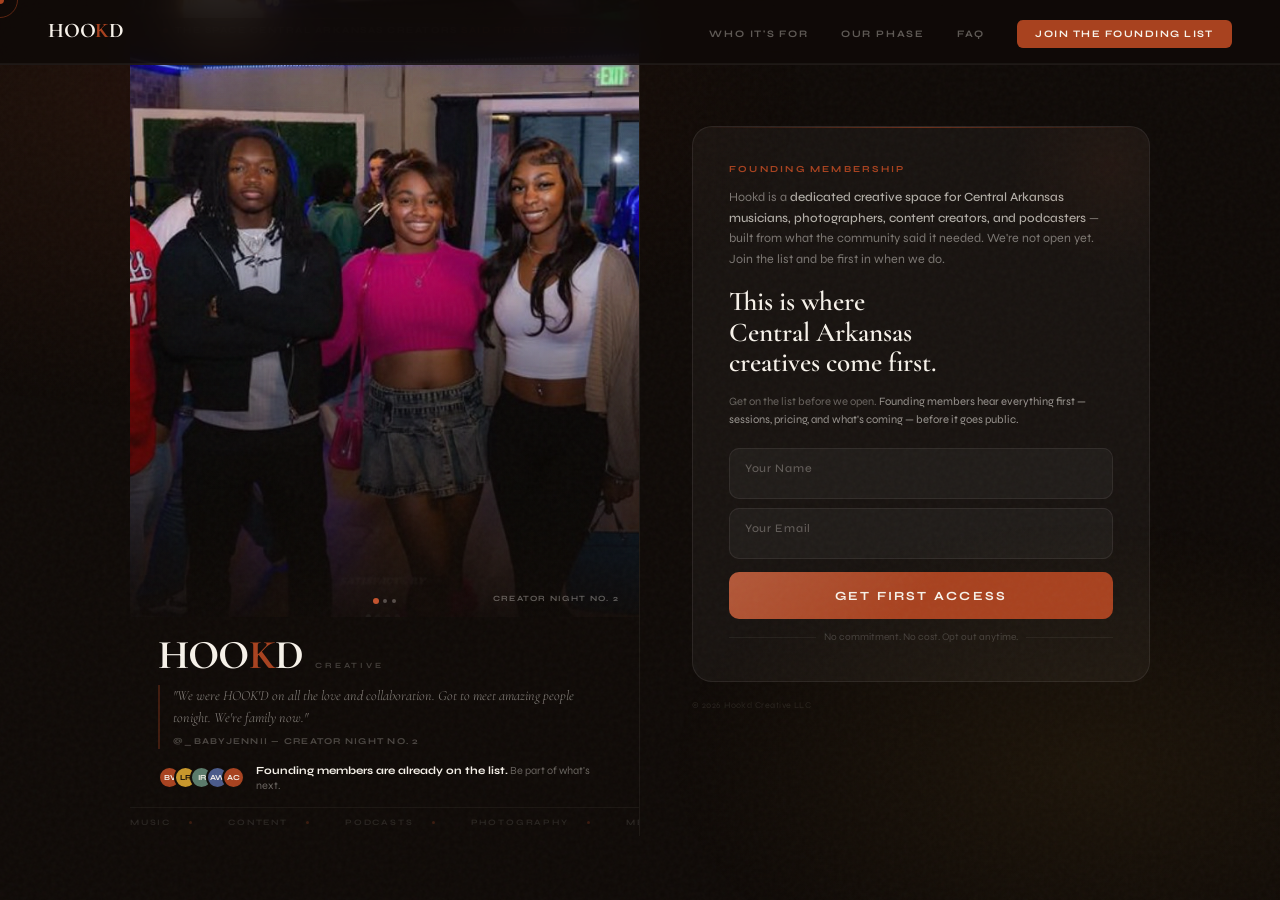
==== index.html @ ef6d5e3e "Update index.html" ====
<!DOCTYPE html>
<html lang="en">
<head>
  <meta charset="UTF-8">
  <meta name="viewport" content="width=device-width, initial-scale=1.0">
  <title>Hookd Creative | Central Arkansas</title>
  <meta property="og:type" content="website">
  <meta property="og:url" content="https://hookdcreative.us/">
  <meta property="og:title" content="Hookd Creative | Central Arkansas">
  <meta property="og:description" content="Central Arkansas's first dedicated creative space. Get on the founding member list before we open.">
  <meta property="og:image" content="https://hookdcreative.us/og.png">
  <meta name="twitter:card" content="summary_large_image">
  <meta name="twitter:title" content="Hookd Creative | Central Arkansas">
  <meta name="twitter:description" content="Central Arkansas's first dedicated creative space. Get on the founding member list.">
  <meta name="twitter:image" content="https://hookdcreative.us/og.png">
  <script src="https://groot.mailerlite.com/js/w/webforms.min.js?v95037e5bac78f29ed026832ca21a7c7b" type="text/javascript"></script>
  <script>fetch("https://assets.mailerlite.com/jsonp/2215527/forms/182754247239009348/takel")</script>
  <link rel="preconnect" href="https://fonts.googleapis.com">
  <link rel="preconnect" href="https://fonts.gstatic.com" crossorigin>
  <link href="https://fonts.googleapis.com/css2?family=Cormorant+Garamond:ital,wght@0,300;0,600;0,700;1,300;1,600&family=Syne:wght@400;500;700;800&display=swap" rel="stylesheet">
  <link rel="stylesheet" href="shared.css">
  <style>
    .site{position:relative;z-index:2;display:grid;grid-template-columns:1fr 1fr;max-width:1100px;margin:0 auto;padding:0 40px}
    .left{position:sticky;top:64px;height:calc(100vh - 64px);display:flex;flex-direction:column;border-right:1px solid rgba(247,242,234,0.06);overflow:hidden}
    .photo-reel{position:relative;width:100%;flex:1;overflow:hidden;background:#0a0705;min-height:0}
    .reel-img{position:absolute;inset:0;width:100%;height:100%;object-fit:cover;opacity:0;transition:opacity 0.9s ease}
    .reel-img.active{opacity:1}
    .video-overlay{position:absolute;inset:0;pointer-events:none;background:linear-gradient(to bottom,rgba(15,10,7,0.12) 0%,rgba(15,10,7,0) 35%,rgba(15,10,7,0.55) 78%,rgba(15,10,7,0.93) 100%)}
    .geo-identity{position:absolute;top:18px;left:20px;display:inline-flex;align-items:center;gap:7px;background:rgba(15,10,7,0.68);backdrop-filter:blur(10px);border:1px solid rgba(168,66,31,0.3);border-radius:100px;padding:5px 12px;pointer-events:none;z-index:2}
    .geo-dot{width:5px;height:5px;border-radius:50%;background:var(--terra-bright);flex-shrink:0;animation:gpulse 2s ease infinite}
    @keyframes gpulse{0%,100%{box-shadow:0 0 0 0 rgba(168,66,31,0.5)}50%{box-shadow:0 0 0 4px rgba(168,66,31,0)}}
    .geo-text{font-size:0.58rem;font-weight:700;letter-spacing:0.16em;text-transform:uppercase;color:rgba(247,242,234,0.65)}
    .geo-text em{font-style:normal;color:var(--terra-bright)}
    .reel-dots{position:absolute;bottom:14px;left:50%;transform:translateX(-50%);display:flex;gap:5px;pointer-events:none;z-index:2}
    .reel-dot{width:4px;height:4px;border-radius:50%;background:rgba(247,242,234,0.28);transition:background 0.3s,transform 0.3s}
    .reel-dot.active{background:var(--terra-bright);transform:scale(1.5)}
    .reel-notice{position:absolute;bottom:14px;right:20px;font-size:0.5rem;font-weight:700;letter-spacing:0.16em;text-transform:uppercase;color:rgba(247,242,234,0.35);pointer-events:none;z-index:2}
    .left-bottom{padding:20px 28px 0;flex-shrink:0}
    .brand-row{display:flex;align-items:baseline;gap:12px;margin-bottom:10px}
    .logo-hookd{font-family:'Cormorant Garamond',Georgia,serif;font-size:clamp(2rem,3.2vw,2.8rem);font-weight:700;line-height:0.92;letter-spacing:-0.02em;color:var(--cream)}
    .logo-hookd .accent{color:var(--terra)}
    .logo-creative{font-family:'Syne',sans-serif;font-size:0.5rem;font-weight:700;letter-spacing:0.36em;text-transform:uppercase;color:rgba(247,242,234,0.22);padding-bottom:2px}
    .left-quote{font-family:'Cormorant Garamond',serif;font-size:clamp(0.88rem,1.1vw,1rem);font-weight:300;font-style:italic;line-height:1.55;color:rgba(247,242,234,0.52);border-left:2px solid rgba(168,66,31,0.32);padding-left:13px;margin-bottom:14px}
    .left-quote strong{font-style:normal;font-weight:600;color:rgba(247,242,234,0.78)}
    .left-quote-attr{display:block;font-size:0.56rem;font-style:normal;font-weight:700;letter-spacing:0.14em;text-transform:uppercase;font-family:'Syne',sans-serif;color:rgba(247,242,234,0.26);margin-top:6px}
    .social-proof{display:flex;align-items:center;gap:11px;margin-bottom:0}
    .avatar-stack{display:flex}
    .avatar{width:23px;height:23px;border-radius:50%;border:2px solid var(--ink);margin-left:-7px;display:flex;align-items:center;justify-content:center;font-size:0.48rem;font-weight:700}
    .avatar:first-child{margin-left:0}
    .av1{background:var(--terra);color:var(--cream)}.av2{background:var(--gold);color:var(--ink)}.av3{background:#5a7a6a;color:var(--cream)}.av4{background:#4a5a8a;color:var(--cream)}
    .proof-text{font-size:0.68rem;color:rgba(247,242,234,0.38);line-height:1.4}
    .proof-text strong{color:var(--cream);font-weight:700}
    .marquee-wrap{overflow:hidden;border-top:1px solid rgba(247,242,234,0.05);padding:9px 0;margin:14px -28px 0}
    .marquee-track{display:flex;animation:marquee 24s linear infinite;width:max-content}
    .marquee-item{display:flex;align-items:center;gap:18px;padding-right:36px;white-space:nowrap;font-size:0.52rem;font-weight:700;letter-spacing:0.22em;text-transform:uppercase;color:rgba(247,242,234,0.11)}
    .marquee-dot{width:3px;height:3px;border-radius:50%;background:var(--terra);opacity:0.28}
    @keyframes marquee{from{transform:translateX(0)}to{transform:translateX(-50%)}}
    .right{display:flex;flex-direction:column;justify-content:center;padding:56px 0 56px 52px;min-height:calc(100vh - 64px)}
    .form-card{background:rgba(247,242,234,0.04);border:1px solid rgba(247,242,234,0.08);border-radius:20px;padding:36px 36px;position:relative;overflow:hidden;transition:transform 0.1s ease,box-shadow 0.3s}
    .form-card::before{content:'';position:absolute;top:0;left:0;right:0;height:1px;background:linear-gradient(90deg,transparent,rgba(168,66,31,0.6),transparent)}
    .card-shine{position:absolute;top:-60px;right:-60px;width:200px;height:200px;background:radial-gradient(circle,rgba(168,66,31,0.07) 0%,transparent 70%);pointer-events:none}
    .form-eyebrow{font-size:0.58rem;font-weight:700;letter-spacing:0.24em;text-transform:uppercase;color:var(--terra);margin-bottom:12px;display:block}
    /* CHANGE 1 — plain language description, flush alignment, no box */
    .form-what{font-size:0.78rem;color:rgba(247,242,234,0.45);line-height:1.65;margin-bottom:18px;padding:0;background:none;border:none}
    .form-what em{color:rgba(247,242,234,0.7);font-style:normal;font-weight:500}
    .form-title{font-family:'Cormorant Garamond',serif;font-size:1.7rem;font-weight:600;color:var(--cream);line-height:1.12;margin-bottom:14px}
    .confirm-line{font-size:0.7rem;color:rgba(247,242,234,0.36);line-height:1.65;margin-bottom:18px}
    .confirm-line em{color:rgba(247,242,234,0.58);font-style:normal}
    form{display:flex;flex-direction:column;gap:9px}
    .field-group{position:relative}
    .field-label{position:absolute;top:13px;left:16px;font-size:0.72rem;font-weight:500;letter-spacing:0.06em;color:rgba(247,242,234,0.3);transition:all 0.2s cubic-bezier(0.16,1,0.3,1);pointer-events:none}
    input[type="text"],input[type="email"]{width:100%;padding:22px 16px 10px;border-radius:10px;border:1px solid rgba(247,242,234,0.08);background:rgba(247,242,234,0.04);color:var(--cream);font-family:'Syne',sans-serif;font-size:0.88rem;font-weight:400;outline:none;transition:border-color 0.2s,background 0.2s,box-shadow 0.2s;-webkit-appearance:none}
    input::placeholder{color:transparent}
    input:focus{border-color:rgba(168,66,31,0.5);background:rgba(247,242,234,0.06);box-shadow:0 0 0 3px rgba(168,66,31,0.08)}
    input:focus+.field-label,input:not(:placeholder-shown)+.field-label{top:7px;font-size:0.58rem;letter-spacing:0.12em;color:var(--terra)}
    .submit-btn{width:100%;padding:16px;border-radius:10px;border:none;background:var(--terra);color:var(--cream);font-family:'Syne',sans-serif;font-size:0.78rem;font-weight:700;letter-spacing:0.18em;text-transform:uppercase;cursor:pointer;position:relative;overflow:hidden;transition:background 0.25s,transform 0.15s,box-shadow 0.25s;-webkit-appearance:none;margin-top:4px}
    .submit-btn::before{content:'';position:absolute;inset:0;background:linear-gradient(135deg,rgba(255,255,255,0.12) 0%,transparent 50%)}
    .submit-btn:hover{background:var(--terra-bright);transform:translateY(-2px);box-shadow:0 12px 32px rgba(168,66,31,0.4)}
    .submit-btn:active{transform:translateY(0)}
    .btn-text{position:relative;z-index:1}
    .ripple{position:absolute;border-radius:50%;background:rgba(255,255,255,0.2);transform:scale(0);animation:rippleAnim 0.6s linear;pointer-events:none}
    @keyframes rippleAnim{to{transform:scale(4);opacity:0}}
    .form-footer{margin-top:11px;display:flex;align-items:center;gap:8px}
    .form-footer-line{height:1px;flex:1;background:rgba(247,242,234,0.06)}
    .disclaimer{font-size:0.63rem;color:rgba(247,242,234,0.2);text-align:center;line-height:1.5}
    .success-state{display:none;text-align:center;padding:16px 0;animation:reveal 0.6s cubic-bezier(0.16,1,0.3,1) both}
    .success-mark{width:52px;height:52px;border-radius:50%;background:rgba(168,66,31,0.1);border:1px solid rgba(168,66,31,0.3);display:flex;align-items:center;justify-content:center;margin:0 auto 18px;font-family:'Cormorant Garamond',serif;font-size:1.4rem;color:var(--terra)}
    .success-state h3{font-family:'Cormorant Garamond',serif;font-size:1.75rem;font-weight:600;color:var(--cream);margin-bottom:10px}
    .success-state p{font-size:0.78rem;color:rgba(247,242,234,0.42);line-height:1.7}
    /* CHANGE 9 — real photo grid */
    .ig-block{margin-top:18px}
    .ig-block-header{display:flex;align-items:center;gap:10px;margin-bottom:10px}
    .ig-block-line{height:1px;flex:1;background:linear-gradient(90deg,rgba(168,66,31,0.18),transparent)}
    .ig-block-label{font-size:0.54rem;font-weight:700;letter-spacing:0.22em;text-transform:uppercase;color:rgba(247,242,234,0.16)}
    .ig-thumbs{display:grid;grid-template-columns:repeat(3,1fr);gap:5px;border-radius:10px;overflow:hidden}
    .ig-thumb{aspect-ratio:1;background:rgba(247,242,234,0.03);border-radius:4px;overflow:hidden}
    .ig-thumb img{width:100%;height:100%;object-fit:cover;display:block;transition:transform 0.3s ease}
    .ig-thumb:hover img{transform:scale(1.04)}
    .ig-follow-row{display:flex;justify-content:flex-end;margin-top:7px}
    .ig-follow-link{display:inline-flex;align-items:center;gap:5px;font-size:0.6rem;font-weight:500;letter-spacing:0.1em;color:rgba(247,242,234,0.26);text-decoration:none;transition:color 0.2s}
    .ig-follow-link:hover{color:rgba(247,242,234,0.55)}
    .ig-follow-link svg{width:11px;height:11px}
    /* MOBILE NAV */
    .nav-hamburger{display:none;flex-direction:column;justify-content:center;gap:5px;width:36px;height:36px;background:none;border:none;cursor:pointer;padding:4px;flex-shrink:0}
    .nav-hamburger span{display:block;width:100%;height:1.5px;background:rgba(247,242,234,0.6);transition:all 0.3s cubic-bezier(0.16,1,0.3,1);transform-origin:center}
    .nav-hamburger.open span:nth-child(1){transform:translateY(6.5px) rotate(45deg)}
    .nav-hamburger.open span:nth-child(2){opacity:0;transform:scaleX(0)}
    .nav-hamburger.open span:nth-child(3){transform:translateY(-6.5px) rotate(-45deg)}
    .nav-drawer{position:fixed;top:64px;left:0;right:0;background:rgba(15,10,7,0.97);backdrop-filter:blur(24px);-webkit-backdrop-filter:blur(24px);border-bottom:1px solid rgba(247,242,234,0.07);z-index:499;max-height:0;overflow:hidden;transition:max-height 0.4s cubic-bezier(0.16,1,0.3,1)}
    .nav-drawer.open{max-height:300px}
    .nav-drawer ul{list-style:none;display:flex;flex-direction:column;padding:8px 0 16px}
    .nav-drawer ul li a{display:block;padding:14px 28px;font-size:0.75rem;font-weight:700;letter-spacing:0.18em;text-transform:uppercase;color:rgba(247,242,234,0.45);text-decoration:none;transition:color 0.2s,background 0.2s;border-bottom:1px solid rgba(247,242,234,0.04)}
    .nav-drawer ul li:last-child a{border-bottom:none}
    .nav-drawer ul li a:hover{color:var(--cream);background:rgba(247,242,234,0.03)}
    .nav-drawer ul li a.nav-cta-drawer{color:var(--terra)}
    /* MOBILE LAYOUT */
    @media(max-width:768px){
      .nav-hamburger{display:flex}
      .nav-links{display:none !important}
      .site{grid-template-columns:1fr;padding:0;display:flex;flex-direction:column}
      .left{position:static;height:auto;border-right:none;border-bottom:1px solid rgba(247,242,234,0.06)}
      .photo-reel{position:relative;width:100%;height:0;padding-bottom:62%;flex:none;overflow:hidden}
      .reel-img{position:absolute;top:0;left:0;width:100%;height:100%;object-fit:cover}
      .left-bottom{padding:20px 20px 0}
      .marquee-wrap{margin:14px -20px 0}
      .right{padding:28px 20px 48px;min-height:unset}
      .form-card{padding:28px 24px}
      .form-title{font-size:1.45rem}
      .reel-notice{font-size:0.42rem;right:10px;bottom:10px}
      .geo-identity{top:12px;left:12px;padding:4px 10px}
      .geo-text{font-size:0.52rem}
      body{cursor:auto}
      .cursor,.cursor-ring{display:none}
      .submit-btn{cursor:pointer}
    }
    @media(max-width:420px){
      .video-reel{padding-bottom:72%}
      .logo-hookd{font-size:1.9rem}
      .form-title{font-size:1.3rem}
      .form-card{padding:22px 16px}
    }
  </style>
</head>
<body>
  <div class="cursor" id="cursor"></div>
  <div class="cursor-ring" id="cursorRing"></div>
  <div class="grain"></div>
  <div class="ambient"></div>

  <nav class="nav">
    <a href="index.html" class="nav-logo">HOO<span class="accent">K</span>D</a>
    <ul class="nav-links">
      <li><a href="who.html" data-short="Who">Who It's For</a></li>
      <li><a href="phase.html" data-short="Phase">Our Phase</a></li>
      <li><a href="faq.html" data-short="FAQ">FAQ</a></li>
      <!-- CHANGE 11 — nav CTA renamed -->
      <li><a href="#join" class="nav-cta" data-short="Join">Join the Founding List</a></li>
    </ul>
    <button class="nav-hamburger" id="hamburger" aria-label="Menu">
      <span></span><span></span><span></span>
    </button>
  </nav>

  <div class="nav-drawer" id="navDrawer">
    <ul>
      <li><a href="who.html">Who It's For</a></li>
      <li><a href="phase.html">Our Phase</a></li>
      <li><a href="faq.html">FAQ</a></li>
      <li><a href="#join" class="nav-cta-drawer">Join the Founding List</a></li>
    </ul>
  </div>

  <div class="site">
    <div style="position:absolute;top:0;left:0;height:1px;width:1px;visibility:hidden" id="top"></div>
    <div class="left">
      <div class="photo-reel" id="photoReel">
        <img class="reel-img active" src="cn2-photo-1.png" alt="Creator Night No. 2">
        <img class="reel-img" src="cn2-photo-2.png" alt="Creator Night No. 2">
        <img class="reel-img" src="cn2-photo-3.png" alt="Creator Night No. 2">
        <div class="video-overlay"></div>
        <div class="geo-identity">
          <div class="geo-dot"></div>
          <span class="geo-text">The space Central Arkansas creators <em>said they needed.</em></span>
        </div>
        <div class="reel-dots" id="reelDots"></div>
        <div class="reel-notice">Creator Night No. 2</div>
      </div>

      <div class="left-bottom reveal d1">
        <div class="brand-row">
          <span class="logo-hookd">HOO<span class="accent">K</span>D</span>
          <span class="logo-creative">Creative</span>
        </div>
        <!-- CHANGE 13 — real quote with attribution -->
        <p class="left-quote reveal d2">
          "We were HOOK'D on all the love and collaboration. Got to meet amazing people tonight. We're family now."
          <span class="left-quote-attr">@_babyjennii &mdash; Creator Night No. 2</span>
        </p>
        <div class="social-proof reveal d3">
          <div class="avatar-stack">
            <div class="avatar av1">BV</div>
            <div class="avatar av2">LR</div>
            <div class="avatar av3">IR</div>
            <div class="avatar av4">AW</div>
            <div class="avatar av1">AC</div>
          </div>
          <!-- CHANGE 6 — removed "you should be too" -->
          <p class="proof-text"><strong>Founding members are already on the list.</strong> Be part of what's next.</p>
        </div>
        <div class="marquee-wrap">
          <div class="marquee-track" id="marqueeTrack"></div>
        </div>
      </div>
    </div>

    <div class="right">
      <div class="form-card reveal d1" id="join" style="scroll-margin-top:80px">
        <div class="card-shine"></div>

        <!-- CHANGE 3 — counter removed -->
        <!-- CHANGE 1 — plain language description -->
        <span class="form-eyebrow">Founding membership</span>
        <p class="form-what">Hookd is a <em>dedicated creative space for Central Arkansas musicians, photographers, content creators, and podcasters</em> — built from what the community said it needed. We're not open yet. Join the list and be first in when we do.</p>

        <h2 class="form-title">This is where<br>Central Arkansas<br>creatives come first.</h2>

        <p class="confirm-line">Get on the list before we open. <em>Founding members hear everything first — sessions, pricing, and what's coming — before it goes public.</em></p>

        <div id="formWrap">
          <form id="hookdForm" novalidate>
            <div class="field-group">
              <input type="text" id="fname" name="fields[name]" placeholder="name" required autocomplete="name">
              <label class="field-label" for="fname">Your Name</label>
            </div>
            <div class="field-group">
              <input type="email" id="femail" name="fields[email]" placeholder="email" required autocomplete="email">
              <label class="field-label" for="femail">Your Email</label>
            </div>
            <!-- CHANGE 5 — phone field removed -->
            <!-- CHANGE 2 — scarcity line removed -->
            <!-- CHANGE 4 — button copy updated -->
            <button type="submit" class="submit-btn"><span class="btn-text">Get First Access</span></button>
          </form>
          <div class="form-footer">
            <div class="form-footer-line"></div>
            <p class="disclaimer">No commitment. No cost. Opt out anytime.</p>
            <div class="form-footer-line"></div>
          </div>
        </div>

        <div class="success-state" id="successState">
          <div class="success-mark">&#10086;</div>
          <h3>You're in.</h3>
          <p>Founding spot secured. We'll be in touch before anything goes public.</p>
        </div>
      </div>

      <p class="copyright" style="margin-top:18px;font-size:0.56rem;color:rgba(247,242,234,0.1);letter-spacing:0.05em;">© 2026 Hookd Creative LLC</p>
    </div>
  </div>

  <script>
    // PREVENT ANCHOR JUMP ON LOAD
    if(window.location.hash==='#form'){history.replaceState(null,null,' ');}
    window.scrollTo(0,0);

    // HAMBURGER
    const hamburger=document.getElementById('hamburger');
    const navDrawer=document.getElementById('navDrawer');
    hamburger.addEventListener('click',()=>{hamburger.classList.toggle('open');navDrawer.classList.toggle('open');});
    navDrawer.querySelectorAll('a').forEach(a=>{a.addEventListener('click',()=>{hamburger.classList.remove('open');navDrawer.classList.remove('open');});});

    // CURSOR
    const cursor=document.getElementById('cursor'),ring=document.getElementById('cursorRing');
    let mx=0,my=0,rx=0,ry=0;
    document.addEventListener('mousemove',e=>{mx=e.clientX;my=e.clientY;cursor.style.left=mx+'px';cursor.style.top=my+'px';});
    (function tick(){rx+=(mx-rx)*0.12;ry+=(my-ry)*0.12;ring.style.left=rx+'px';ring.style.top=ry+'px';requestAnimationFrame(tick);})();
    document.querySelectorAll('button,a,input').forEach(el=>{el.addEventListener('mouseenter',()=>ring.classList.add('expanded'));el.addEventListener('mouseleave',()=>ring.classList.remove('expanded'));});

    // PHOTO CAROUSEL
    const imgs=[...document.querySelectorAll('.reel-img')];
    const dotsWrap=document.getElementById('reelDots');
    let cur=0;
    imgs.forEach((_,i)=>{const d=document.createElement('div');d.className='reel-dot'+(i===0?' active':'');dotsWrap.appendChild(d);});
    const dots=[...dotsWrap.querySelectorAll('.reel-dot')];
    function showImg(idx){
      imgs[cur].classList.remove('active');dots[cur].classList.remove('active');
      cur=idx%imgs.length;
      imgs[cur].classList.add('active');dots[cur].classList.add('active');
    }
    setInterval(()=>showImg(cur+1),4000);

    // MARQUEE
    const words=['Music','Content','Podcasts','Photography','Media','Creation','Community','Central Arkansas'];
    const track=document.getElementById('marqueeTrack');
    [...words,...words,...words,...words].forEach(w=>{const s=document.createElement('span');s.className='marquee-item';s.innerHTML=w+'<span class="marquee-dot"></span>';track.appendChild(s);});

    // CARD TILT
    const card=document.getElementById('join');
    if(window.innerWidth>768){
      card.addEventListener('mousemove',e=>{const r=card.getBoundingClientRect();const x=(e.clientX-r.left)/r.width-0.5,y=(e.clientY-r.top)/r.height-0.5;card.style.transform='perspective(900px) rotateY('+x*4+'deg) rotateX('+(-y*4)+'deg)';card.style.transition='transform 0.08s ease';});
      card.addEventListener('mouseleave',()=>{card.style.transform='perspective(900px) rotateY(0) rotateX(0)';card.style.transition='transform 0.6s cubic-bezier(0.16,1,0.3,1)';});
    }

    // RIPPLE
    document.querySelector('.submit-btn').addEventListener('click',function(e){const r=document.createElement('span'),rect=this.getBoundingClientRect();const size=Math.max(rect.width,rect.height);r.className='ripple';r.style.cssText='width:'+size+'px;height:'+size+'px;left:'+(e.clientX-rect.left-size/2)+'px;top:'+(e.clientY-rect.top-size/2)+'px';this.appendChild(r);setTimeout(()=>r.remove(),700);});

    // FORM
    document.getElementById('hookdForm').addEventListener('submit',function(e){
      e.preventDefault();
      const name=this.querySelector('[name="fields[name]"]').value.trim();
      const email=this.querySelector('[name="fields[email]"]').value.trim();
      if(!name||!email)return;
      const body=new URLSearchParams();
      body.append('fields[name]',name);body.append('fields[email]',email);
      body.append('ml-submit','1');body.append('anticsrf','true');
      fetch('https://assets.mailerlite.com/jsonp/2215527/forms/182754247239009348/subscribe',{method:'POST',headers:{'Content-Type':'application/x-www-form-urlencoded'},body:body.toString()}).catch(()=>{});
      window.location.href='thankyou.html';
    });
  </script>
</body>
</html>
---- shared.css ----
@import url('https://fonts.googleapis.com/css2?family=Cormorant+Garamond:ital,wght@0,300;0,600;0,700;1,300;1,600&family=Syne:wght@400;500;700;800&display=swap');

:root {
  --ink: #0f0a07;
  --cream: #f7f2ea;
  --terra: #a8421f;
  --terra-bright: #c4532e;
  --terra-dim: #7a3018;
  --gold: #c8972a;
  --gold-pale: #e8d4a0;
}

*, *::before, *::after { box-sizing: border-box; margin: 0; padding: 0; }
html { scroll-behavior: smooth; }

body {
  font-family: 'Syne', sans-serif;
  background: var(--ink);
  color: var(--cream);
  min-height: 100vh;
  overflow-x: hidden;
  cursor: none;
}

/* ── CURSOR ── */
.cursor {
  position: fixed; width: 8px; height: 8px;
  background: var(--terra); border-radius: 50%;
  pointer-events: none; z-index: 9999;
  transform: translate(-50%, -50%);
}
.cursor-ring {
  position: fixed; width: 36px; height: 36px;
  border: 1px solid rgba(168,66,31,0.5); border-radius: 50%;
  pointer-events: none; z-index: 9998;
  transform: translate(-50%, -50%);
  transition: width 0.3s, height 0.3s, border-color 0.3s;
}
.cursor-ring.expanded { width: 56px; height: 56px; border-color: rgba(168,66,31,0.9); }

/* ── GRAIN ── */
.grain {
  position: fixed; inset: -50%; width: 200%; height: 200%;
  background-image: url("data:image/svg+xml,%3Csvg viewBox='0 0 512 512' xmlns='http://www.w3.org/2000/svg'%3E%3Cfilter id='n'%3E%3CfeTurbulence type='fractalNoise' baseFrequency='0.75' numOctaves='4' stitchTiles='stitch'/%3E%3C/filter%3E%3Crect width='100%25' height='100%25' filter='url(%23n)' opacity='1'/%3E%3C/svg%3E");
  opacity: 0.035; pointer-events: none; z-index: 100;
  animation: grainAnim 0.5s steps(2) infinite;
}
@keyframes grainAnim {
  0%   { transform: translate(0,0); }   25%  { transform: translate(-2%,-3%); }
  50%  { transform: translate(3%,1%); } 75%  { transform: translate(-1%,4%); }
  100% { transform: translate(2%,-2%); }
}

/* ── AMBIENT LIGHT ── */
.ambient {
  position: fixed; inset: 0; pointer-events: none; z-index: 1;
  background:
    radial-gradient(ellipse 80% 60% at 15% 10%, rgba(168,66,31,0.12) 0%, transparent 60%),
    radial-gradient(ellipse 60% 50% at 85% 85%, rgba(200,151,42,0.07) 0%, transparent 55%);
}

/* ── NAV ── */
.nav {
  position: fixed; top: 0; left: 0; right: 0; z-index: 500;
  display: flex; align-items: center; justify-content: space-between;
  padding: 0 48px; height: 64px;
  background: rgba(15,10,7,0.88);
  backdrop-filter: blur(20px); -webkit-backdrop-filter: blur(20px);
  border-bottom: 1px solid rgba(247,242,234,0.05);
}
.nav-logo {
  font-family: 'Cormorant Garamond', serif;
  font-size: 1.3rem; font-weight: 700;
  letter-spacing: -0.01em; color: var(--cream);
  text-decoration: none; line-height: 1;
}
.nav-logo .accent { color: var(--terra); }
.nav-links { display: flex; align-items: center; gap: 32px; list-style: none; }
.nav-links a {
  font-size: 0.62rem; font-weight: 700;
  letter-spacing: 0.18em; text-transform: uppercase;
  color: rgba(247,242,234,0.35); text-decoration: none;
  transition: color 0.2s;
}
.nav-links a:hover { color: rgba(247,242,234,0.7); }
.nav-links a.active { color: var(--terra); }
.nav-cta {
  background: var(--terra) !important; color: var(--cream) !important;
  padding: 8px 18px !important; border-radius: 6px;
  letter-spacing: 0.15em !important;
  white-space: nowrap;
  transition: background 0.2s, transform 0.15s !important;
}
.nav-cta:hover { background: var(--terra-bright) !important; transform: translateY(-1px); }

/* ── ANIMATIONS ── */
@keyframes reveal {
  from { opacity: 0; transform: translateY(18px); }
  to   { opacity: 1; transform: translateY(0); }
}
.reveal { opacity: 0; animation: reveal 0.9s cubic-bezier(0.16,1,0.3,1) forwards; }
.d1 { animation-delay: 0.1s; } .d2 { animation-delay: 0.2s; }
.d3 { animation-delay: 0.3s; } .d4 { animation-delay: 0.4s; }
.d5 { animation-delay: 0.5s; } .d6 { animation-delay: 0.6s; }
.d7 { animation-delay: 0.7s; }

/* ── SHARED SECTION ELEMENTS ── */
.eyebrow {
  font-size: 0.6rem; font-weight: 700;
  letter-spacing: 0.25em; text-transform: uppercase;
  color: var(--terra); display: block; margin-bottom: 8px;
}
.section-rule {
  display: flex; align-items: center; gap: 12px; margin-bottom: 16px;
}
.section-rule-line { height: 1px; flex: 1; background: linear-gradient(90deg, rgba(168,66,31,0.3), transparent); }
.section-rule-line.flip { background: linear-gradient(90deg, transparent, rgba(168,66,31,0.3)); }
.section-rule-label {
  font-size: 0.56rem; font-weight: 700; letter-spacing: 0.25em;
  text-transform: uppercase; color: rgba(247,242,234,0.2);
}

/* card shell used across pages */
.card {
  background: rgba(247,242,234,0.03);
  border: 1px solid rgba(247,242,234,0.07);
  border-radius: 16px;
  position: relative; overflow: hidden;
  transition: background 0.2s, border-color 0.2s;
}
.card::before {
  content: ''; position: absolute; top: 0; left: 0; right: 0; height: 1px;
  background: linear-gradient(90deg, transparent, rgba(168,66,31,0.25), transparent);
}
.card:hover { background: rgba(247,242,234,0.05); border-color: rgba(247,242,234,0.1); }

/* cta button */
.btn {
  display: inline-flex; align-items: center; gap: 10px;
  background: var(--terra); color: var(--cream);
  font-family: 'Syne', sans-serif; font-size: 0.72rem; font-weight: 700;
  letter-spacing: 0.2em; text-transform: uppercase;
  padding: 14px 28px; border-radius: 8px; border: none;
  text-decoration: none; cursor: none;
  position: relative; overflow: hidden;
  transition: background 0.25s, transform 0.15s, box-shadow 0.25s;
}
.btn::before {
  content: ''; position: absolute; inset: 0;
  background: linear-gradient(135deg, rgba(255,255,255,0.12) 0%, transparent 50%);
}
.btn span { position: relative; z-index: 1; }
.btn:hover { background: var(--terra-bright); transform: translateY(-2px); box-shadow: 0 12px 32px rgba(168,66,31,0.4); }
.btn:active { transform: translateY(0); }

/* page wrapper */
.page-wrap { position: relative; z-index: 2; padding-top: 64px; }

/* ig footer */
.site-footer { padding: 32px 0 40px; text-align: center; }
.ig-link {
  display: inline-flex; align-items: center; gap: 7px;
  font-size: 0.7rem; font-weight: 500; letter-spacing: 0.1em;
  color: rgba(247,242,234,0.3); text-decoration: none; transition: color 0.2s;
}
.ig-link:hover { color: rgba(247,242,234,0.65); }
.ig-link svg { width: 13px; height: 13px; }
.copyright { margin-top: 8px; font-size: 0.6rem; color: rgba(247,242,234,0.1); letter-spacing: 0.05em; }

/* ── MOBILE ── */
@media (max-width: 768px) {
  body { cursor: auto; }
  .cursor, .cursor-ring { display: none; }
  .nav { padding: 0 20px; }
  .nav-links { gap: 16px; }
  .nav-links a { font-size: 0.58rem; }
}
@media (max-width: 520px) {
  .nav-links { gap: 10px; }
  .nav-links a { font-size: 0.5rem; letter-spacing: 0.1em; }
  .nav-cta { padding: 6px 12px !important; }
  /* swap to short labels */
  .nav-links a[data-short] { font-size: 0; }
  .nav-links a[data-short]::after { content: attr(data-short); font-size: 0.58rem; letter-spacing: 0.12em; }
}
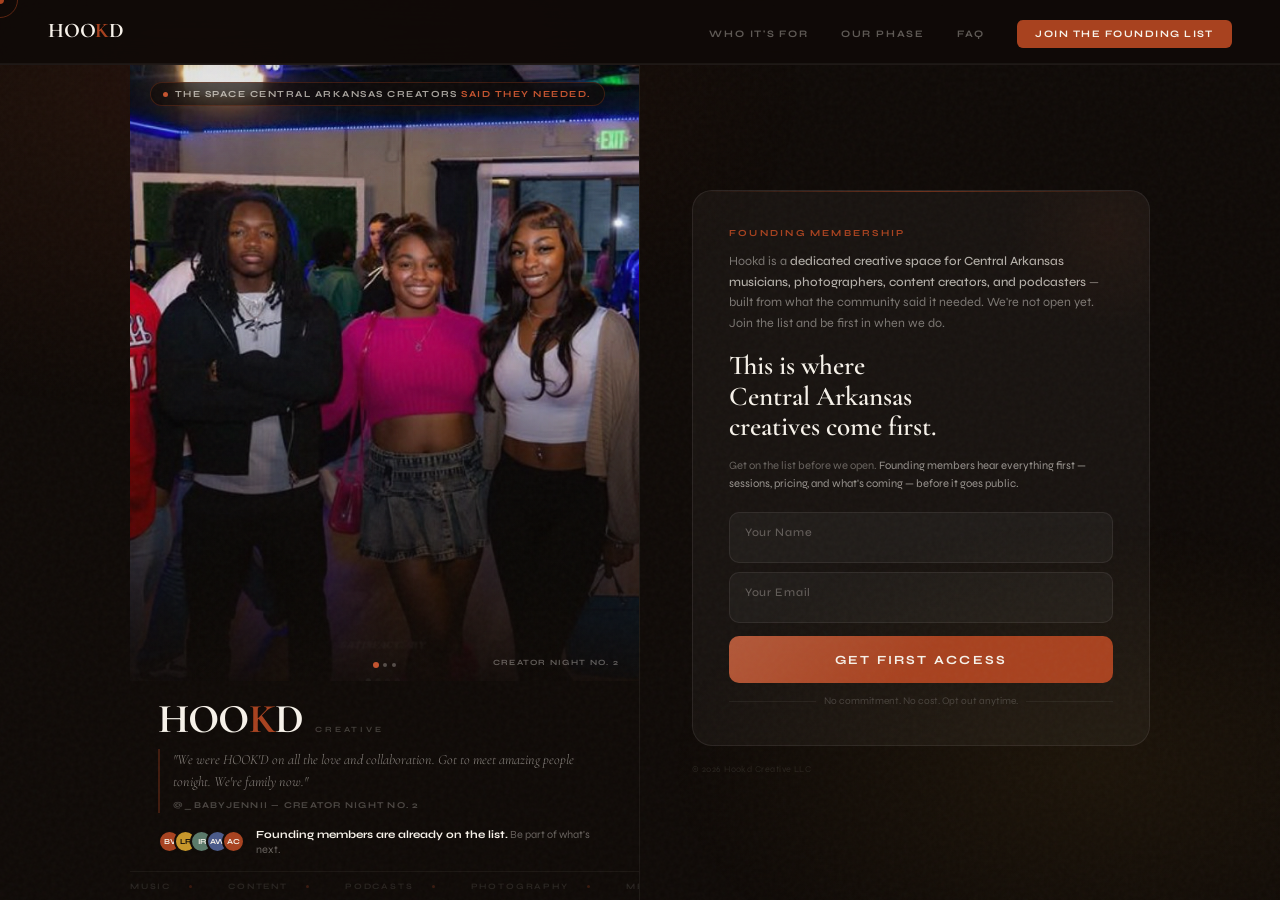
==== commit 5be2fde5: "Update index.html" ====
--- a/index.html
+++ b/index.html
@@ -170,6 +170,7 @@
     </ul>
   </div>
 
+  <div class="page-wrap">
   <div class="site">
     <div style="position:absolute;top:0;left:0;height:1px;width:1px;visibility:hidden" id="top"></div>
     <div class="left">
@@ -258,6 +259,7 @@
       <p class="copyright" style="margin-top:18px;font-size:0.56rem;color:rgba(247,242,234,0.1);letter-spacing:0.05em;">© 2026 Hookd Creative LLC</p>
     </div>
   </div>
+  </div>
 
   <script>
     // PREVENT ANCHOR JUMP ON LOAD
@@ -296,7 +298,7 @@
     [...words,...words,...words,...words].forEach(w=>{const s=document.createElement('span');s.className='marquee-item';s.innerHTML=w+'<span class="marquee-dot"></span>';track.appendChild(s);});
 
     // CARD TILT
-    const card=document.getElementById('join');
+    const card=document.getElementById('form');
     if(window.innerWidth>768){
       card.addEventListener('mousemove',e=>{const r=card.getBoundingClientRect();const x=(e.clientX-r.left)/r.width-0.5,y=(e.clientY-r.top)/r.height-0.5;card.style.transform='perspective(900px) rotateY('+x*4+'deg) rotateX('+(-y*4)+'deg)';card.style.transition='transform 0.08s ease';});
       card.addEventListener('mouseleave',()=>{card.style.transform='perspective(900px) rotateY(0) rotateX(0)';card.style.transition='transform 0.6s cubic-bezier(0.16,1,0.3,1)';});
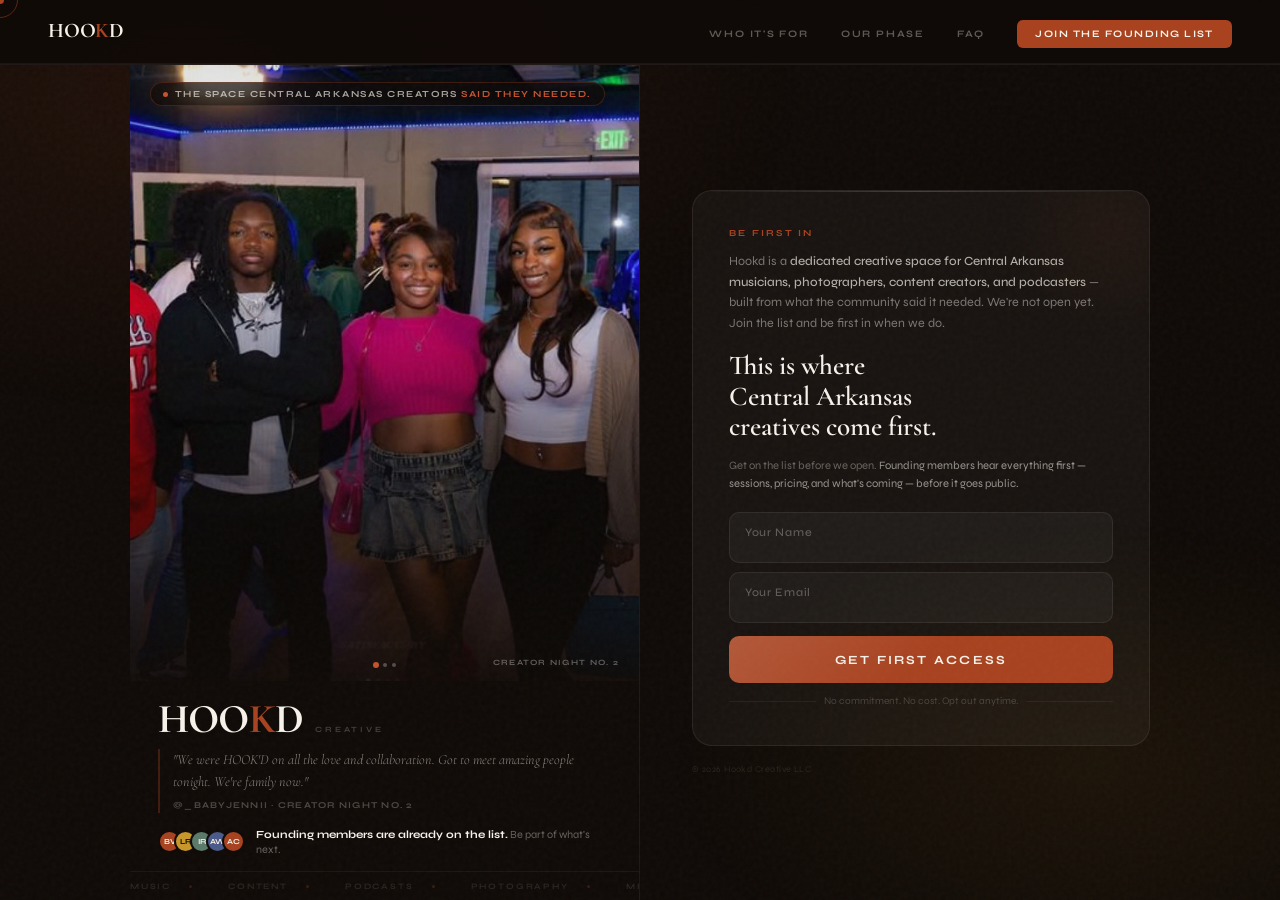
==== commit 4edfaaf3: "Update index.html" ====
--- a/index.html
+++ b/index.html
@@ -60,7 +60,6 @@
     .form-card::before{content:'';position:absolute;top:0;left:0;right:0;height:1px;background:linear-gradient(90deg,transparent,rgba(168,66,31,0.6),transparent)}
     .card-shine{position:absolute;top:-60px;right:-60px;width:200px;height:200px;background:radial-gradient(circle,rgba(168,66,31,0.07) 0%,transparent 70%);pointer-events:none}
     .form-eyebrow{font-size:0.58rem;font-weight:700;letter-spacing:0.24em;text-transform:uppercase;color:var(--terra);margin-bottom:12px;display:block}
-    /* CHANGE 1 — plain language description, flush alignment, no box */
     .form-what{font-size:0.78rem;color:rgba(247,242,234,0.45);line-height:1.65;margin-bottom:18px;padding:0;background:none;border:none}
     .form-what em{color:rgba(247,242,234,0.7);font-style:normal;font-weight:500}
     .form-title{font-family:'Cormorant Garamond',serif;font-size:1.7rem;font-weight:600;color:var(--cream);line-height:1.12;margin-bottom:14px}
@@ -87,7 +86,6 @@
     .success-mark{width:52px;height:52px;border-radius:50%;background:rgba(168,66,31,0.1);border:1px solid rgba(168,66,31,0.3);display:flex;align-items:center;justify-content:center;margin:0 auto 18px;font-family:'Cormorant Garamond',serif;font-size:1.4rem;color:var(--terra)}
     .success-state h3{font-family:'Cormorant Garamond',serif;font-size:1.75rem;font-weight:600;color:var(--cream);margin-bottom:10px}
     .success-state p{font-size:0.78rem;color:rgba(247,242,234,0.42);line-height:1.7}
-    /* CHANGE 9 — real photo grid */
     .ig-block{margin-top:18px}
     .ig-block-header{display:flex;align-items:center;gap:10px;margin-bottom:10px}
     .ig-block-line{height:1px;flex:1;background:linear-gradient(90deg,rgba(168,66,31,0.18),transparent)}
@@ -100,6 +98,8 @@
     .ig-follow-link{display:inline-flex;align-items:center;gap:5px;font-size:0.6rem;font-weight:500;letter-spacing:0.1em;color:rgba(247,242,234,0.26);text-decoration:none;transition:color 0.2s}
     .ig-follow-link:hover{color:rgba(247,242,234,0.55)}
     .ig-follow-link svg{width:11px;height:11px}
+    /* NAV LOGO IMAGE */
+    .nav-logo-img{height:26px;display:block;width:auto}
     /* MOBILE NAV */
     .nav-hamburger{display:none;flex-direction:column;justify-content:center;gap:5px;width:36px;height:36px;background:none;border:none;cursor:pointer;padding:4px;flex-shrink:0}
     .nav-hamburger span{display:block;width:100%;height:1.5px;background:rgba(247,242,234,0.6);transition:all 0.3s cubic-bezier(0.16,1,0.3,1);transform-origin:center}
@@ -148,12 +148,15 @@
   <div class="ambient"></div>
 
   <nav class="nav">
-    <a href="index.html" class="nav-logo">HOO<span class="accent">K</span>D</a>
+    <!-- CHANGE 1: logo image — upload hookd-logo-nav.png to server root -->
+    <a href="index.html" class="nav-logo">
+      <img src="hookd-logo-nav.png" alt="Hookd" class="nav-logo-img" onerror="this.style.display='none';this.nextElementSibling.style.display='inline'">
+      <span style="display:none">HOO<span class="accent">K</span>D</span>
+    </a>
     <ul class="nav-links">
       <li><a href="who.html" data-short="Who">Who It's For</a></li>
       <li><a href="phase.html" data-short="Phase">Our Phase</a></li>
       <li><a href="faq.html" data-short="FAQ">FAQ</a></li>
-      <!-- CHANGE 11 — nav CTA renamed -->
       <li><a href="#join" class="nav-cta" data-short="Join">Join the Founding List</a></li>
     </ul>
     <button class="nav-hamburger" id="hamburger" aria-label="Menu">
@@ -192,10 +195,10 @@
           <span class="logo-hookd">HOO<span class="accent">K</span>D</span>
           <span class="logo-creative">Creative</span>
         </div>
-        <!-- CHANGE 13 — real quote with attribution -->
+        <!-- CHANGE 3: em dash removed, replaced with interpunct -->
         <p class="left-quote reveal d2">
           "We were HOOK'D on all the love and collaboration. Got to meet amazing people tonight. We're family now."
-          <span class="left-quote-attr">@_babyjennii &mdash; Creator Night No. 2</span>
+          <span class="left-quote-attr">@_babyjennii · Creator Night No. 2</span>
         </p>
         <div class="social-proof reveal d3">
           <div class="avatar-stack">
@@ -205,7 +208,6 @@
             <div class="avatar av4">AW</div>
             <div class="avatar av1">AC</div>
           </div>
-          <!-- CHANGE 6 — removed "you should be too" -->
           <p class="proof-text"><strong>Founding members are already on the list.</strong> Be part of what's next.</p>
         </div>
         <div class="marquee-wrap">
@@ -218,9 +220,8 @@
       <div class="form-card reveal d1" id="join" style="scroll-margin-top:80px">
         <div class="card-shine"></div>
 
-        <!-- CHANGE 3 — counter removed -->
-        <!-- CHANGE 1 — plain language description -->
-        <span class="form-eyebrow">Founding membership</span>
+        <!-- CHANGE 4: eyebrow copy updated -->
+        <span class="form-eyebrow">Be First In</span>
         <p class="form-what">Hookd is a <em>dedicated creative space for Central Arkansas musicians, photographers, content creators, and podcasters</em> — built from what the community said it needed. We're not open yet. Join the list and be first in when we do.</p>
 
         <h2 class="form-title">This is where<br>Central Arkansas<br>creatives come first.</h2>
@@ -237,9 +238,6 @@
               <input type="email" id="femail" name="fields[email]" placeholder="email" required autocomplete="email">
               <label class="field-label" for="femail">Your Email</label>
             </div>
-            <!-- CHANGE 5 — phone field removed -->
-            <!-- CHANGE 2 — scarcity line removed -->
-            <!-- CHANGE 4 — button copy updated -->
             <button type="submit" class="submit-btn"><span class="btn-text">Get First Access</span></button>
           </form>
           <div class="form-footer">
@@ -262,52 +260,33 @@
   </div>
 
   <script>
-    // PREVENT ANCHOR JUMP ON LOAD
     if(window.location.hash==='#form'){history.replaceState(null,null,' ');}
     window.scrollTo(0,0);
-
-    // HAMBURGER
     const hamburger=document.getElementById('hamburger');
     const navDrawer=document.getElementById('navDrawer');
     hamburger.addEventListener('click',()=>{hamburger.classList.toggle('open');navDrawer.classList.toggle('open');});
     navDrawer.querySelectorAll('a').forEach(a=>{a.addEventListener('click',()=>{hamburger.classList.remove('open');navDrawer.classList.remove('open');});});
-
-    // CURSOR
     const cursor=document.getElementById('cursor'),ring=document.getElementById('cursorRing');
     let mx=0,my=0,rx=0,ry=0;
     document.addEventListener('mousemove',e=>{mx=e.clientX;my=e.clientY;cursor.style.left=mx+'px';cursor.style.top=my+'px';});
     (function tick(){rx+=(mx-rx)*0.12;ry+=(my-ry)*0.12;ring.style.left=rx+'px';ring.style.top=ry+'px';requestAnimationFrame(tick);})();
     document.querySelectorAll('button,a,input').forEach(el=>{el.addEventListener('mouseenter',()=>ring.classList.add('expanded'));el.addEventListener('mouseleave',()=>ring.classList.remove('expanded'));});
-
-    // PHOTO CAROUSEL
     const imgs=[...document.querySelectorAll('.reel-img')];
     const dotsWrap=document.getElementById('reelDots');
     let cur=0;
     imgs.forEach((_,i)=>{const d=document.createElement('div');d.className='reel-dot'+(i===0?' active':'');dotsWrap.appendChild(d);});
     const dots=[...dotsWrap.querySelectorAll('.reel-dot')];
-    function showImg(idx){
-      imgs[cur].classList.remove('active');dots[cur].classList.remove('active');
-      cur=idx%imgs.length;
-      imgs[cur].classList.add('active');dots[cur].classList.add('active');
-    }
+    function showImg(idx){imgs[cur].classList.remove('active');dots[cur].classList.remove('active');cur=idx%imgs.length;imgs[cur].classList.add('active');dots[cur].classList.add('active');}
     setInterval(()=>showImg(cur+1),4000);
-
-    // MARQUEE
     const words=['Music','Content','Podcasts','Photography','Media','Creation','Community','Central Arkansas'];
     const track=document.getElementById('marqueeTrack');
     [...words,...words,...words,...words].forEach(w=>{const s=document.createElement('span');s.className='marquee-item';s.innerHTML=w+'<span class="marquee-dot"></span>';track.appendChild(s);});
-
-    // CARD TILT
     const card=document.getElementById('form');
     if(window.innerWidth>768){
       card.addEventListener('mousemove',e=>{const r=card.getBoundingClientRect();const x=(e.clientX-r.left)/r.width-0.5,y=(e.clientY-r.top)/r.height-0.5;card.style.transform='perspective(900px) rotateY('+x*4+'deg) rotateX('+(-y*4)+'deg)';card.style.transition='transform 0.08s ease';});
       card.addEventListener('mouseleave',()=>{card.style.transform='perspective(900px) rotateY(0) rotateX(0)';card.style.transition='transform 0.6s cubic-bezier(0.16,1,0.3,1)';});
     }
-
-    // RIPPLE
     document.querySelector('.submit-btn').addEventListener('click',function(e){const r=document.createElement('span'),rect=this.getBoundingClientRect();const size=Math.max(rect.width,rect.height);r.className='ripple';r.style.cssText='width:'+size+'px;height:'+size+'px;left:'+(e.clientX-rect.left-size/2)+'px;top:'+(e.clientY-rect.top-size/2)+'px';this.appendChild(r);setTimeout(()=>r.remove(),700);});
-
-    // FORM
     document.getElementById('hookdForm').addEventListener('submit',function(e){
       e.preventDefault();
       const name=this.querySelector('[name="fields[name]"]').value.trim();
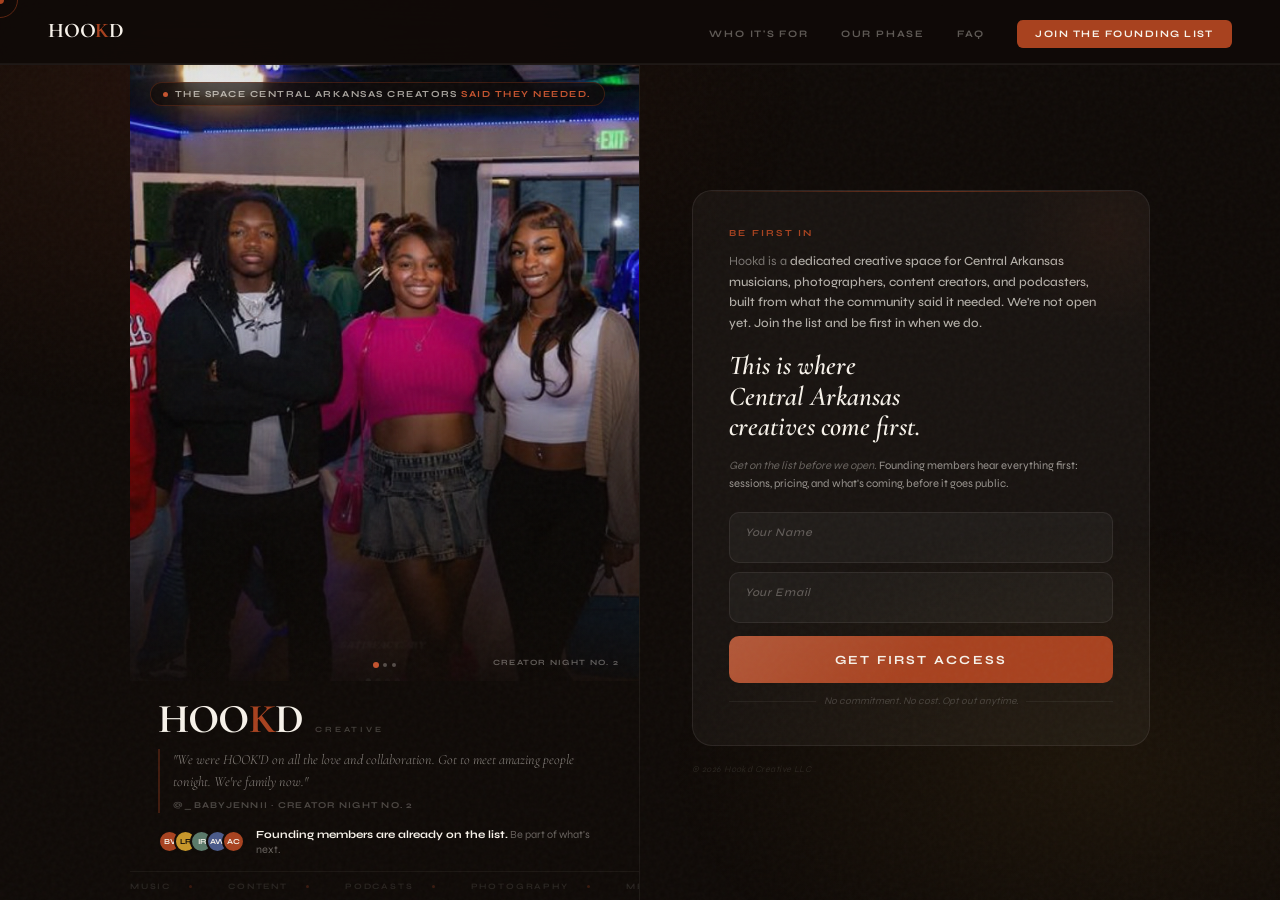
==== commit 4a94782a: "Update index.html" ====
--- a/index.html
+++ b/index.html
@@ -148,7 +148,7 @@
   <div class="ambient"></div>
 
   <nav class="nav">
-    <!-- CHANGE 1: logo image — upload hookd-logo-nav.png to server root -->
+    <!-- CHANGE 1: logo image: upload hookd-logo-nav.png to server root -->
     <a href="index.html" class="nav-logo">
       <img src="hookd-logo-nav.png" alt="Hookd" class="nav-logo-img" onerror="this.style.display='none';this.nextElementSibling.style.display='inline'">
       <span style="display:none">HOO<span class="accent">K</span>D</span>
@@ -222,11 +222,11 @@
 
         <!-- CHANGE 4: eyebrow copy updated -->
         <span class="form-eyebrow">Be First In</span>
-        <p class="form-what">Hookd is a <em>dedicated creative space for Central Arkansas musicians, photographers, content creators, and podcasters</em> — built from what the community said it needed. We're not open yet. Join the list and be first in when we do.</p>
+        <p class="form-what">Hookd is a <em>dedicated creative space for Central Arkansas musicians, photographers, content creators, and podcasters, built from what the community said it needed. We're not open yet. Join the list and be first in when we do.</p>
 
         <h2 class="form-title">This is where<br>Central Arkansas<br>creatives come first.</h2>
 
-        <p class="confirm-line">Get on the list before we open. <em>Founding members hear everything first — sessions, pricing, and what's coming — before it goes public.</em></p>
+        <p class="confirm-line">Get on the list before we open. <em>Founding members hear everything first: sessions, pricing, and what's coming, before it goes public.</em></p>
 
         <div id="formWrap">
           <form id="hookdForm" novalidate>
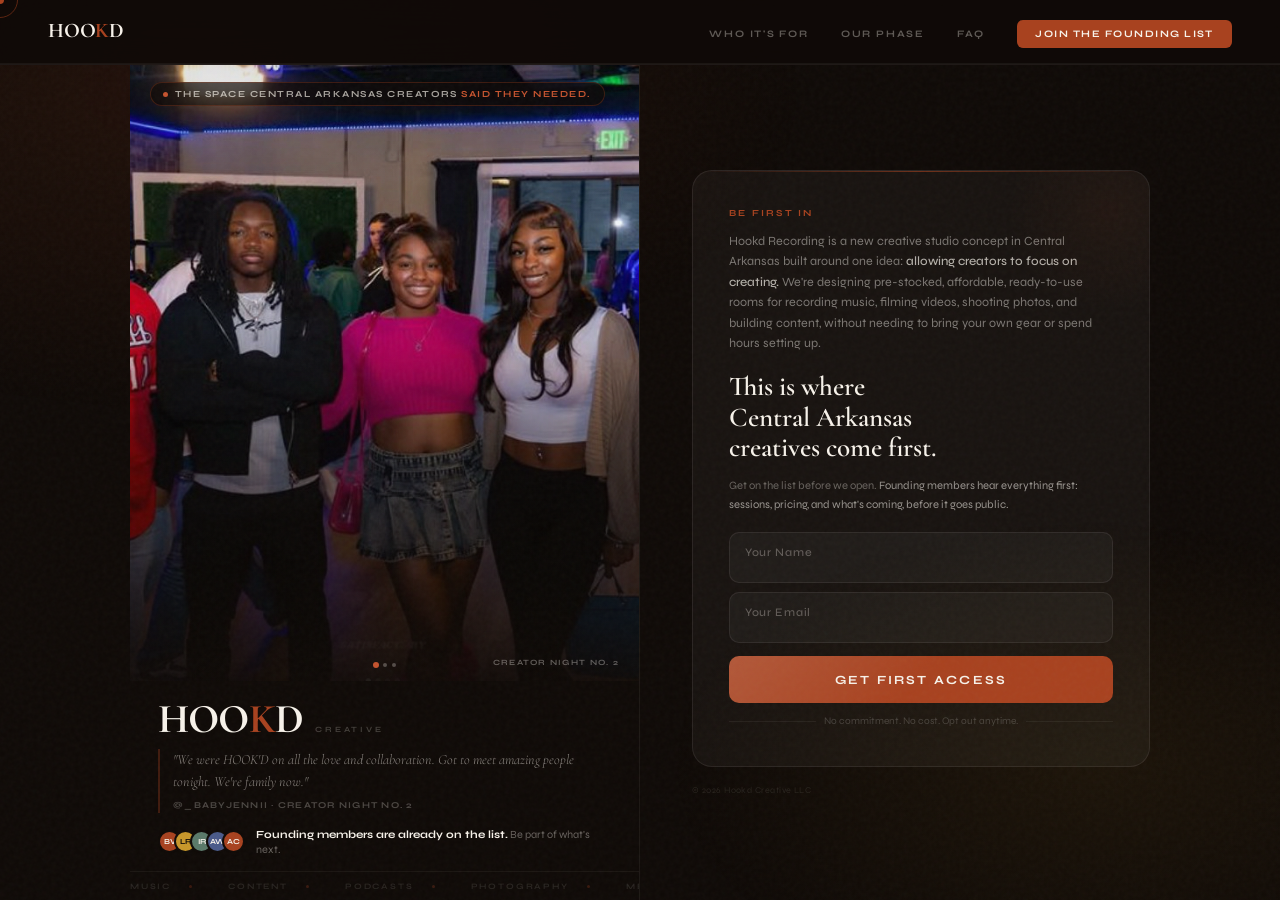
==== commit ab63b9ff: "Update index.html" ====
--- a/index.html
+++ b/index.html
@@ -222,7 +222,7 @@
 
         <!-- CHANGE 4: eyebrow copy updated -->
         <span class="form-eyebrow">Be First In</span>
-        <p class="form-what">Hookd is a <em>dedicated creative space for Central Arkansas musicians, photographers, content creators, and podcasters, built from what the community said it needed. We're not open yet. Join the list and be first in when we do.</p>
+        <p class="form-what">Hookd Recording is a new creative studio concept in Central Arkansas built around one idea: <em>allowing creators to focus on creating.</em> We're designing pre-stocked, affordable, ready-to-use rooms for recording music, filming videos, shooting photos, and building content, without needing to bring your own gear or spend hours setting up.</p>
 
         <h2 class="form-title">This is where<br>Central Arkansas<br>creatives come first.</h2>
 
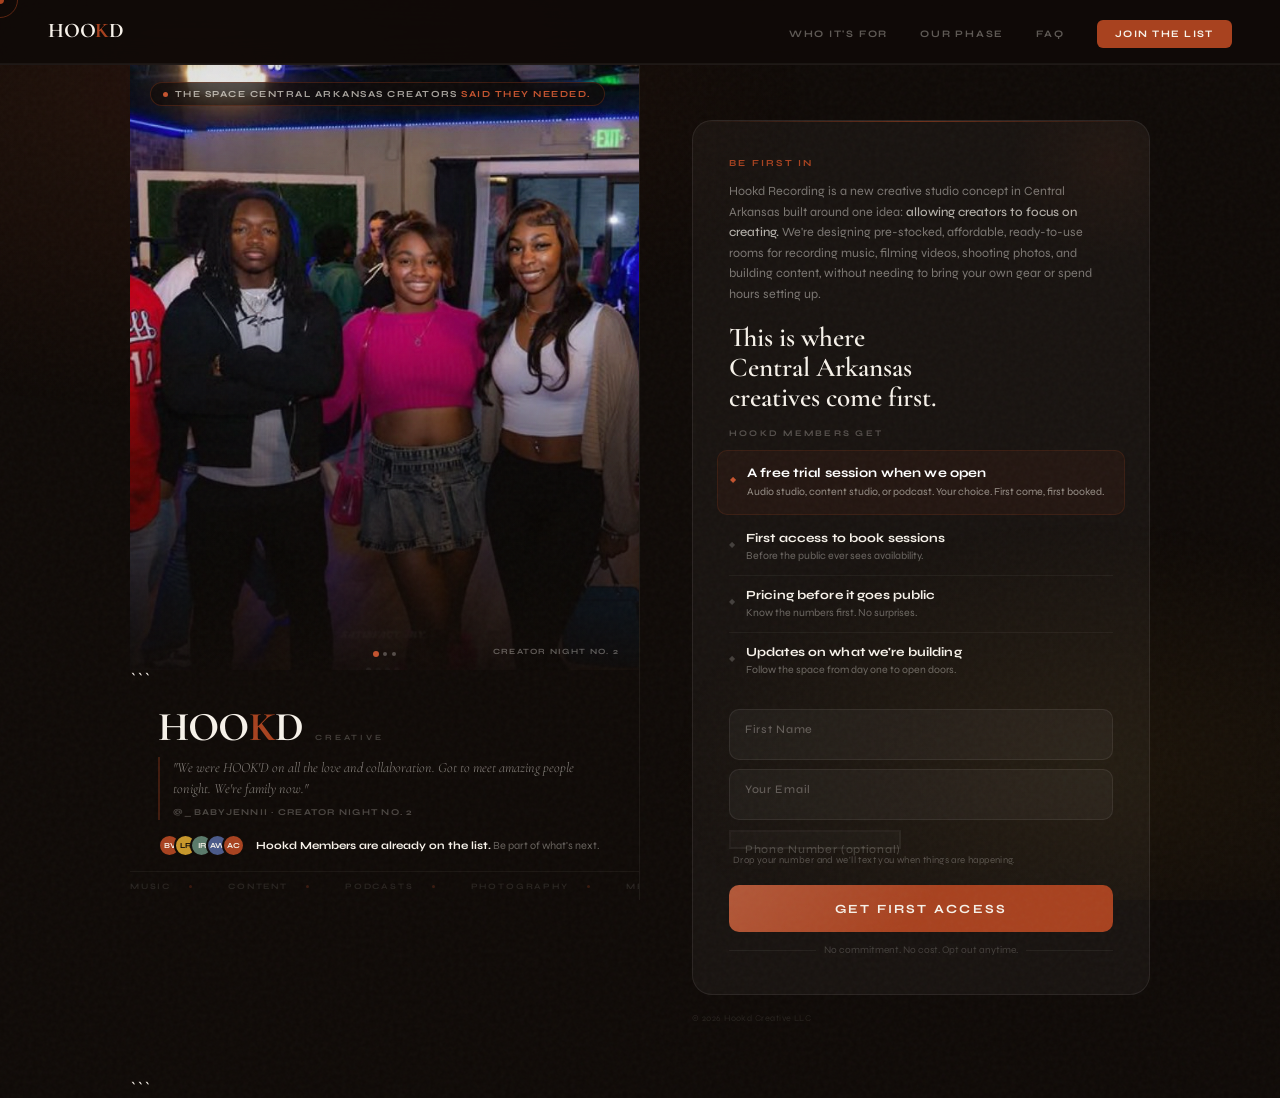
==== commit c30eb9cd: "Update index.html" ====
--- a/index.html
+++ b/index.html
@@ -1,4 +1,5 @@
 <!DOCTYPE html>
+
 <html lang="en">
 <head>
   <meta charset="UTF-8">
@@ -7,11 +8,11 @@
   <meta property="og:type" content="website">
   <meta property="og:url" content="https://hookdcreative.us/">
   <meta property="og:title" content="Hookd Creative | Central Arkansas">
-  <meta property="og:description" content="Central Arkansas's first dedicated creative space. Get on the founding member list before we open.">
+  <meta property="og:description" content="Central Arkansas's first dedicated creative space. Get on the Hookd Member list before we open.">
   <meta property="og:image" content="https://hookdcreative.us/og.png">
   <meta name="twitter:card" content="summary_large_image">
   <meta name="twitter:title" content="Hookd Creative | Central Arkansas">
-  <meta name="twitter:description" content="Central Arkansas's first dedicated creative space. Get on the founding member list.">
+  <meta name="twitter:description" content="Central Arkansas's first dedicated creative space. Get on the Hookd Member list.">
   <meta name="twitter:image" content="https://hookdcreative.us/og.png">
   <script src="https://groot.mailerlite.com/js/w/webforms.min.js?v95037e5bac78f29ed026832ca21a7c7b" type="text/javascript"></script>
   <script>fetch("https://assets.mailerlite.com/jsonp/2215527/forms/182754247239009348/takel")</script>
@@ -98,9 +99,7 @@
     .ig-follow-link{display:inline-flex;align-items:center;gap:5px;font-size:0.6rem;font-weight:500;letter-spacing:0.1em;color:rgba(247,242,234,0.26);text-decoration:none;transition:color 0.2s}
     .ig-follow-link:hover{color:rgba(247,242,234,0.55)}
     .ig-follow-link svg{width:11px;height:11px}
-    /* NAV LOGO IMAGE */
     .nav-logo-img{height:26px;display:block;width:auto}
-    /* MOBILE NAV */
     .nav-hamburger{display:none;flex-direction:column;justify-content:center;gap:5px;width:36px;height:36px;background:none;border:none;cursor:pointer;padding:4px;flex-shrink:0}
     .nav-hamburger span{display:block;width:100%;height:1.5px;background:rgba(247,242,234,0.6);transition:all 0.3s cubic-bezier(0.16,1,0.3,1);transform-origin:center}
     .nav-hamburger.open span:nth-child(1){transform:translateY(6.5px) rotate(45deg)}
@@ -113,7 +112,24 @@
     .nav-drawer ul li:last-child a{border-bottom:none}
     .nav-drawer ul li a:hover{color:var(--cream);background:rgba(247,242,234,0.03)}
     .nav-drawer ul li a.nav-cta-drawer{color:var(--terra)}
-    /* MOBILE LAYOUT */
+    .field-helper{font-size:0.6rem;color:rgba(247,242,234,0.28);margin:-4px 0 6px 4px;letter-spacing:0.04em}
+    .field-group-secondary input{background:rgba(247,242,234,0.02);border-color:rgba(247,242,234,0.05);font-size:0.82rem}
+    .field-group-secondary .field-label{color:rgba(247,242,234,0.22)}
+    /* MEMBER BENEFITS */
+    .member-benefits{margin-bottom:20px}
+    .benefits-eyebrow{font-size:0.54rem;font-weight:700;letter-spacing:0.26em;text-transform:uppercase;color:rgba(247,242,234,0.28);display:block;margin-bottom:12px}
+    .benefits-list{list-style:none;display:flex;flex-direction:column;gap:0}
+    .benefit{display:flex;align-items:flex-start;gap:11px;padding:11px 0;border-bottom:1px solid rgba(247,242,234,0.05)}
+    .benefit:last-child{border-bottom:none}
+    .benefit-hero{padding:14px 12px;margin:0 -12px 4px;background:rgba(168,66,31,0.08);border:1px solid rgba(168,66,31,0.18);border-radius:10px}
+    .benefit-hero .benefit-icon{color:var(--terra-bright)}
+    .benefit-icon-wrap{flex-shrink:0;padding-top:2px}
+    .benefit-icon{font-size:0.5rem;color:rgba(247,242,234,0.2)}
+    .benefit-content{display:flex;flex-direction:column;gap:2px}
+    .benefit-title{font-size:0.78rem;font-weight:700;color:var(--cream);letter-spacing:0.01em;line-height:1.3}
+    .benefit-hero .benefit-title{color:#fff;font-size:0.82rem}
+    .benefit-sub{font-size:0.66rem;color:rgba(247,242,234,0.38);line-height:1.5}
+    .benefit-hero .benefit-sub{color:rgba(247,242,234,0.55)}
     @media(max-width:768px){
       .nav-hamburger{display:flex}
       .nav-links{display:none !important}
@@ -148,7 +164,6 @@
   <div class="ambient"></div>
 
   <nav class="nav">
-    <!-- CHANGE 1: logo image: upload hookd-logo-nav.png to server root -->
     <a href="index.html" class="nav-logo">
       <img src="hookd-logo-nav.png" alt="Hookd" class="nav-logo-img" onerror="this.style.display='none';this.nextElementSibling.style.display='inline'">
       <span style="display:none">HOO<span class="accent">K</span>D</span>
@@ -157,7 +172,7 @@
       <li><a href="who.html" data-short="Who">Who It's For</a></li>
       <li><a href="phase.html" data-short="Phase">Our Phase</a></li>
       <li><a href="faq.html" data-short="FAQ">FAQ</a></li>
-      <li><a href="#join" class="nav-cta" data-short="Join">Join the Founding List</a></li>
+      <li><a href="#join" class="nav-cta" data-short="Join">Join the List</a></li>
     </ul>
     <button class="nav-hamburger" id="hamburger" aria-label="Menu">
       <span></span><span></span><span></span>
@@ -169,7 +184,7 @@
       <li><a href="who.html">Who It's For</a></li>
       <li><a href="phase.html">Our Phase</a></li>
       <li><a href="faq.html">FAQ</a></li>
-      <li><a href="#join" class="nav-cta-drawer">Join the Founding List</a></li>
+      <li><a href="#join" class="nav-cta-drawer">Join the List</a></li>
     </ul>
   </div>
 
@@ -190,72 +205,110 @@
         <div class="reel-notice">Creator Night No. 2</div>
       </div>
 
-      <div class="left-bottom reveal d1">
-        <div class="brand-row">
-          <span class="logo-hookd">HOO<span class="accent">K</span>D</span>
-          <span class="logo-creative">Creative</span>
+```
+  <div class="left-bottom reveal d1">
+    <div class="brand-row">
+      <span class="logo-hookd">HOO<span class="accent">K</span>D</span>
+      <span class="logo-creative">Creative</span>
+    </div>
+    <p class="left-quote reveal d2">
+      "We were HOOK'D on all the love and collaboration. Got to meet amazing people tonight. We're family now."
+      <span class="left-quote-attr">@_babyjennii · Creator Night No. 2</span>
+    </p>
+    <div class="social-proof reveal d3">
+      <div class="avatar-stack">
+        <div class="avatar av1">BV</div>
+        <div class="avatar av2">LR</div>
+        <div class="avatar av3">IR</div>
+        <div class="avatar av4">AW</div>
+        <div class="avatar av1">AC</div>
+      </div>
+      <p class="proof-text"><strong>Hookd Members are already on the list.</strong> Be part of what's next.</p>
+    </div>
+    <div class="marquee-wrap">
+      <div class="marquee-track" id="marqueeTrack"></div>
+    </div>
+  </div>
+</div>
+
+<div class="right">
+  <div class="form-card reveal d1" id="join" style="scroll-margin-top:80px">
+    <div class="card-shine"></div>
+
+    <span class="form-eyebrow">Be First In</span>
+    <p class="form-what">Hookd Recording is a new creative studio concept in Central Arkansas built around one idea: <em>allowing creators to focus on creating.</em> We're designing pre-stocked, affordable, ready-to-use rooms for recording music, filming videos, shooting photos, and building content, without needing to bring your own gear or spend hours setting up.</p>
+
+    <h2 class="form-title">This is where<br>Central Arkansas<br>creatives come first.</h2>
+
+    <div class="member-benefits">
+      <span class="benefits-eyebrow">Hookd Members Get</span>
+      <ul class="benefits-list">
+        <li class="benefit benefit-hero">
+          <div class="benefit-icon-wrap"><span class="benefit-icon">&#9670;</span></div>
+          <div class="benefit-content">
+            <span class="benefit-title">A free trial session when we open</span>
+            <span class="benefit-sub">Audio studio, content studio, or podcast. Your choice. First come, first booked.</span>
+          </div>
+        </li>
+        <li class="benefit">
+          <div class="benefit-icon-wrap"><span class="benefit-icon">&#9670;</span></div>
+          <div class="benefit-content">
+            <span class="benefit-title">First access to book sessions</span>
+            <span class="benefit-sub">Before the public ever sees availability.</span>
+          </div>
+        </li>
+        <li class="benefit">
+          <div class="benefit-icon-wrap"><span class="benefit-icon">&#9670;</span></div>
+          <div class="benefit-content">
+            <span class="benefit-title">Pricing before it goes public</span>
+            <span class="benefit-sub">Know the numbers first. No surprises.</span>
+          </div>
+        </li>
+        <li class="benefit">
+          <div class="benefit-icon-wrap"><span class="benefit-icon">&#9670;</span></div>
+          <div class="benefit-content">
+            <span class="benefit-title">Updates on what we're building</span>
+            <span class="benefit-sub">Follow the space from day one to open doors.</span>
+          </div>
+        </li>
+      </ul>
+    </div>
+
+    <div id="formWrap">
+      <form id="hookdForm" novalidate>
+        <div class="field-group">
+          <input type="text" id="fname" name="fields[name]" placeholder="name" required autocomplete="given-name">
+          <label class="field-label" for="fname">First Name</label>
         </div>
-        <!-- CHANGE 3: em dash removed, replaced with interpunct -->
-        <p class="left-quote reveal d2">
-          "We were HOOK'D on all the love and collaboration. Got to meet amazing people tonight. We're family now."
-          <span class="left-quote-attr">@_babyjennii · Creator Night No. 2</span>
-        </p>
-        <div class="social-proof reveal d3">
-          <div class="avatar-stack">
-            <div class="avatar av1">BV</div>
-            <div class="avatar av2">LR</div>
-            <div class="avatar av3">IR</div>
-            <div class="avatar av4">AW</div>
-            <div class="avatar av1">AC</div>
-          </div>
-          <p class="proof-text"><strong>Founding members are already on the list.</strong> Be part of what's next.</p>
+        <div class="field-group">
+          <input type="email" id="femail" name="fields[email]" placeholder="email" required autocomplete="email">
+          <label class="field-label" for="femail">Your Email</label>
         </div>
-        <div class="marquee-wrap">
-          <div class="marquee-track" id="marqueeTrack"></div>
+        <div class="field-group field-group-secondary">
+          <input type="tel" id="fphone" name="fields[phone]" placeholder="phone" autocomplete="tel">
+          <label class="field-label" for="fphone">Phone Number (optional)</label>
         </div>
+        <p class="field-helper">Drop your number and we'll text you when things are happening.</p>
+        <button type="submit" class="submit-btn"><span class="btn-text">Get First Access</span></button>
+      </form>
+      <div class="form-footer">
+        <div class="form-footer-line"></div>
+        <p class="disclaimer">No commitment. No cost. Opt out anytime.</p>
+        <div class="form-footer-line"></div>
       </div>
     </div>
 
-    <div class="right">
-      <div class="form-card reveal d1" id="join" style="scroll-margin-top:80px">
-        <div class="card-shine"></div>
-
-        <!-- CHANGE 4: eyebrow copy updated -->
-        <span class="form-eyebrow">Be First In</span>
-        <p class="form-what">Hookd Recording is a new creative studio concept in Central Arkansas built around one idea: <em>allowing creators to focus on creating.</em> We're designing pre-stocked, affordable, ready-to-use rooms for recording music, filming videos, shooting photos, and building content, without needing to bring your own gear or spend hours setting up.</p>
-
-        <h2 class="form-title">This is where<br>Central Arkansas<br>creatives come first.</h2>
-
-        <p class="confirm-line">Get on the list before we open. <em>Founding members hear everything first: sessions, pricing, and what's coming, before it goes public.</em></p>
-
-        <div id="formWrap">
-          <form id="hookdForm" novalidate>
-            <div class="field-group">
-              <input type="text" id="fname" name="fields[name]" placeholder="name" required autocomplete="name">
-              <label class="field-label" for="fname">Your Name</label>
-            </div>
-            <div class="field-group">
-              <input type="email" id="femail" name="fields[email]" placeholder="email" required autocomplete="email">
-              <label class="field-label" for="femail">Your Email</label>
-            </div>
-            <button type="submit" class="submit-btn"><span class="btn-text">Get First Access</span></button>
-          </form>
-          <div class="form-footer">
-            <div class="form-footer-line"></div>
-            <p class="disclaimer">No commitment. No cost. Opt out anytime.</p>
-            <div class="form-footer-line"></div>
-          </div>
-        </div>
-
-        <div class="success-state" id="successState">
-          <div class="success-mark">&#10086;</div>
-          <h3>You're in.</h3>
-          <p>Founding spot secured. We'll be in touch before anything goes public.</p>
-        </div>
-      </div>
-
-      <p class="copyright" style="margin-top:18px;font-size:0.56rem;color:rgba(247,242,234,0.1);letter-spacing:0.05em;">© 2026 Hookd Creative LLC</p>
-    </div>
+    <div class="success-state" id="successState">
+      <div class="success-mark">&#10086;</div>
+      <h3>You're in.</h3>
+      <p>You're now a Hookd Member. We'll be in touch before anything goes public.</p>
+    </div>
+  </div>
+
+  <p class="copyright" style="margin-top:18px;font-size:0.56rem;color:rgba(247,242,234,0.1);letter-spacing:0.05em;">© 2026 Hookd Creative LLC</p>
+</div>
+```
+
   </div>
   </div>
 
@@ -281,7 +334,7 @@
     const words=['Music','Content','Podcasts','Photography','Media','Creation','Community','Central Arkansas'];
     const track=document.getElementById('marqueeTrack');
     [...words,...words,...words,...words].forEach(w=>{const s=document.createElement('span');s.className='marquee-item';s.innerHTML=w+'<span class="marquee-dot"></span>';track.appendChild(s);});
-    const card=document.getElementById('form');
+    const card=document.getElementById('join');
     if(window.innerWidth>768){
       card.addEventListener('mousemove',e=>{const r=card.getBoundingClientRect();const x=(e.clientX-r.left)/r.width-0.5,y=(e.clientY-r.top)/r.height-0.5;card.style.transform='perspective(900px) rotateY('+x*4+'deg) rotateX('+(-y*4)+'deg)';card.style.transition='transform 0.08s ease';});
       card.addEventListener('mouseleave',()=>{card.style.transform='perspective(900px) rotateY(0) rotateX(0)';card.style.transition='transform 0.6s cubic-bezier(0.16,1,0.3,1)';});
@@ -291,13 +344,17 @@
       e.preventDefault();
       const name=this.querySelector('[name="fields[name]"]').value.trim();
       const email=this.querySelector('[name="fields[email]"]').value.trim();
+      const phone=this.querySelector('[name="fields[phone]"]').value.trim();
       if(!name||!email)return;
       const body=new URLSearchParams();
-      body.append('fields[name]',name);body.append('fields[email]',email);
+      body.append('fields[name]',name);
+      body.append('fields[email]',email);
+      if(phone)body.append('fields[phone]',phone);
       body.append('ml-submit','1');body.append('anticsrf','true');
       fetch('https://assets.mailerlite.com/jsonp/2215527/forms/182754247239009348/subscribe',{method:'POST',headers:{'Content-Type':'application/x-www-form-urlencoded'},body:body.toString()}).catch(()=>{});
       window.location.href='thankyou.html';
     });
   </script>
+
 </body>
-</html>
+</html>
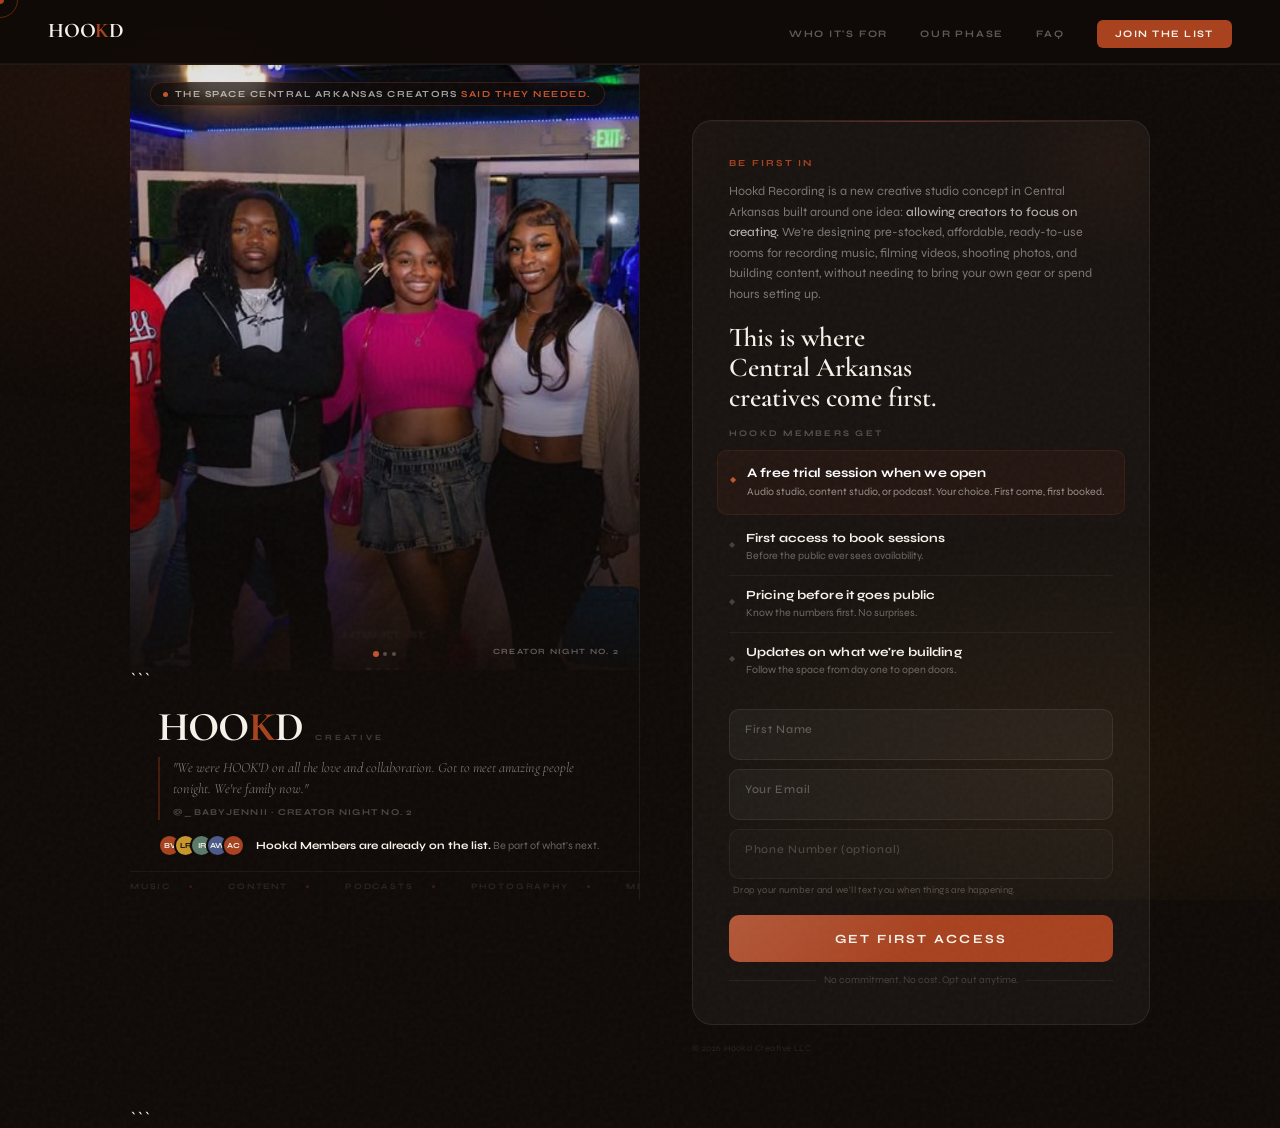
==== commit f2e2107b: "Update index.html" ====
--- a/index.html
+++ b/index.html
@@ -69,7 +69,7 @@
     form{display:flex;flex-direction:column;gap:9px}
     .field-group{position:relative}
     .field-label{position:absolute;top:13px;left:16px;font-size:0.72rem;font-weight:500;letter-spacing:0.06em;color:rgba(247,242,234,0.3);transition:all 0.2s cubic-bezier(0.16,1,0.3,1);pointer-events:none}
-    input[type="text"],input[type="email"]{width:100%;padding:22px 16px 10px;border-radius:10px;border:1px solid rgba(247,242,234,0.08);background:rgba(247,242,234,0.04);color:var(--cream);font-family:'Syne',sans-serif;font-size:0.88rem;font-weight:400;outline:none;transition:border-color 0.2s,background 0.2s,box-shadow 0.2s;-webkit-appearance:none}
+    input[type="text"],input[type="email"],input[type="tel"]{width:100%;padding:22px 16px 10px;border-radius:10px;border:1px solid rgba(247,242,234,0.08);background:rgba(247,242,234,0.04);color:var(--cream);font-family:'Syne',sans-serif;font-size:0.88rem;font-weight:400;outline:none;transition:border-color 0.2s,background 0.2s,box-shadow 0.2s;-webkit-appearance:none}
     input::placeholder{color:transparent}
     input:focus{border-color:rgba(168,66,31,0.5);background:rgba(247,242,234,0.06);box-shadow:0 0 0 3px rgba(168,66,31,0.08)}
     input:focus+.field-label,input:not(:placeholder-shown)+.field-label{top:7px;font-size:0.58rem;letter-spacing:0.12em;color:var(--terra)}
